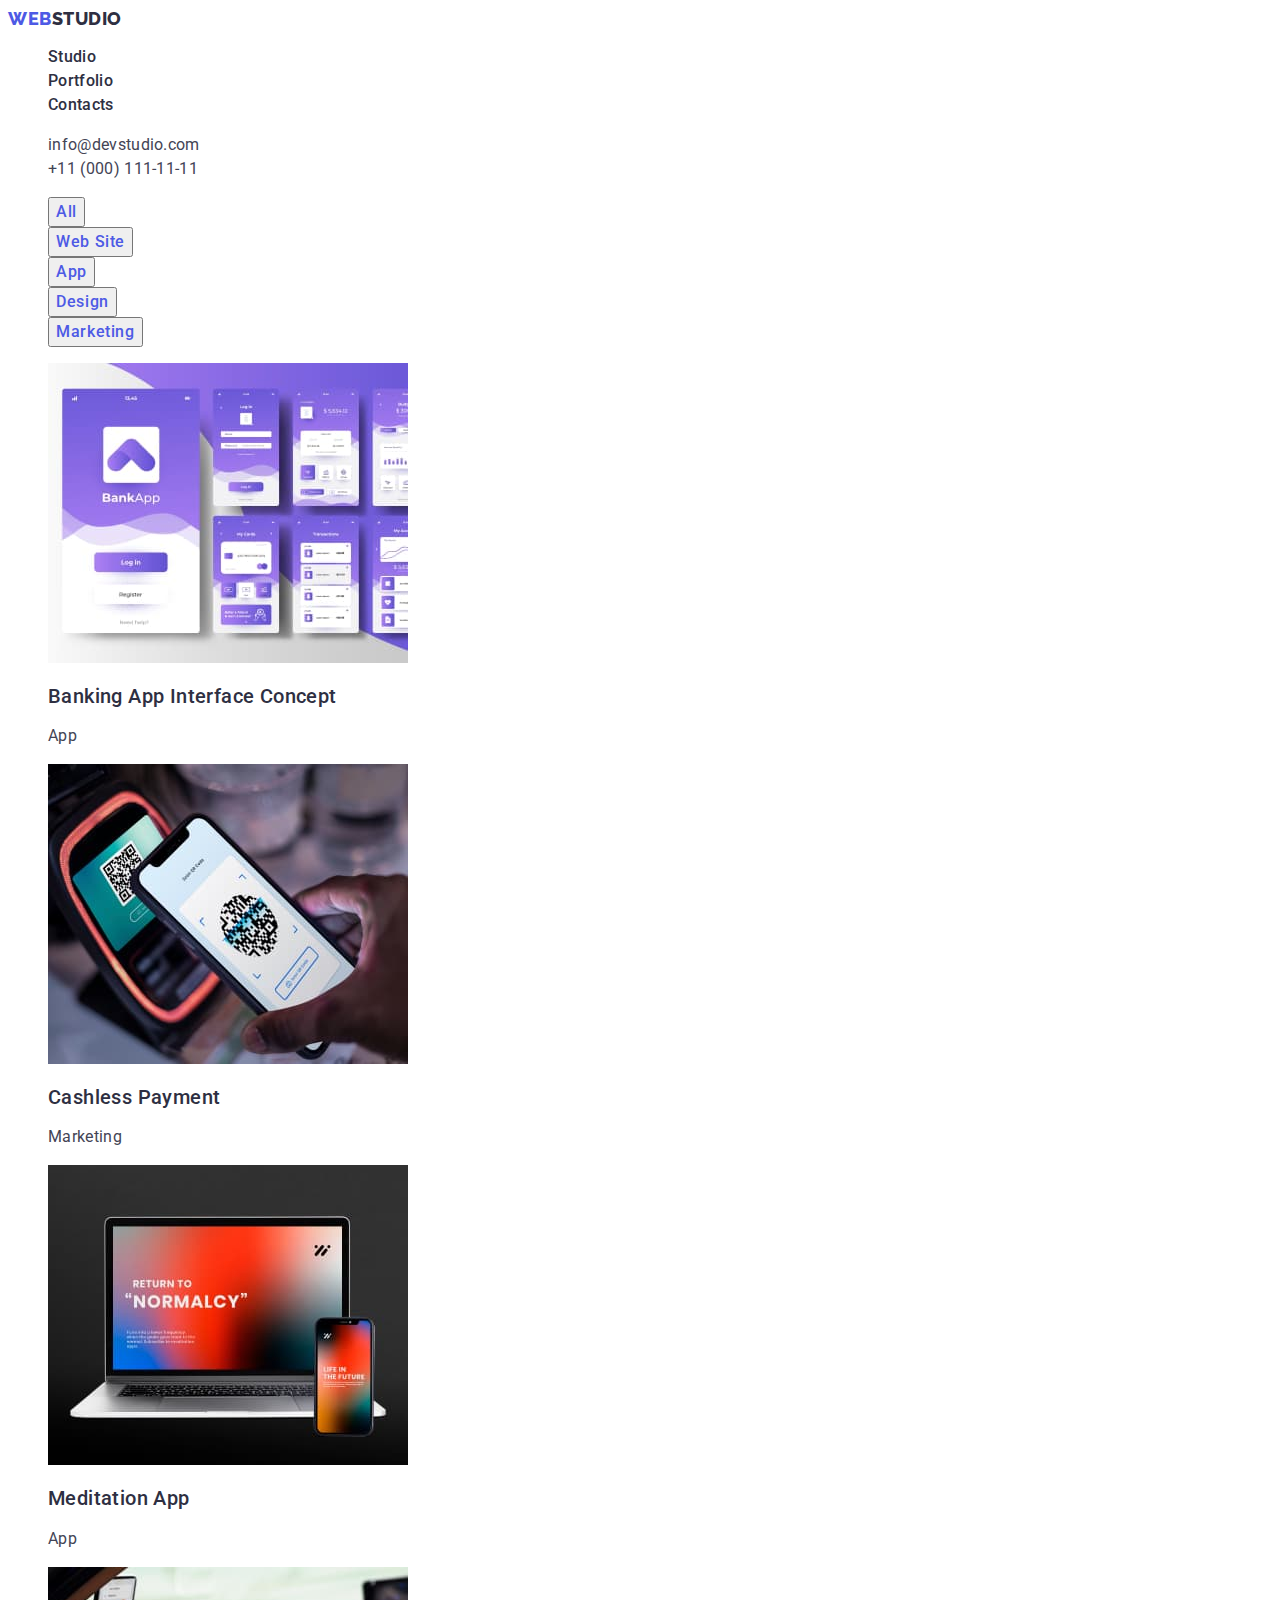
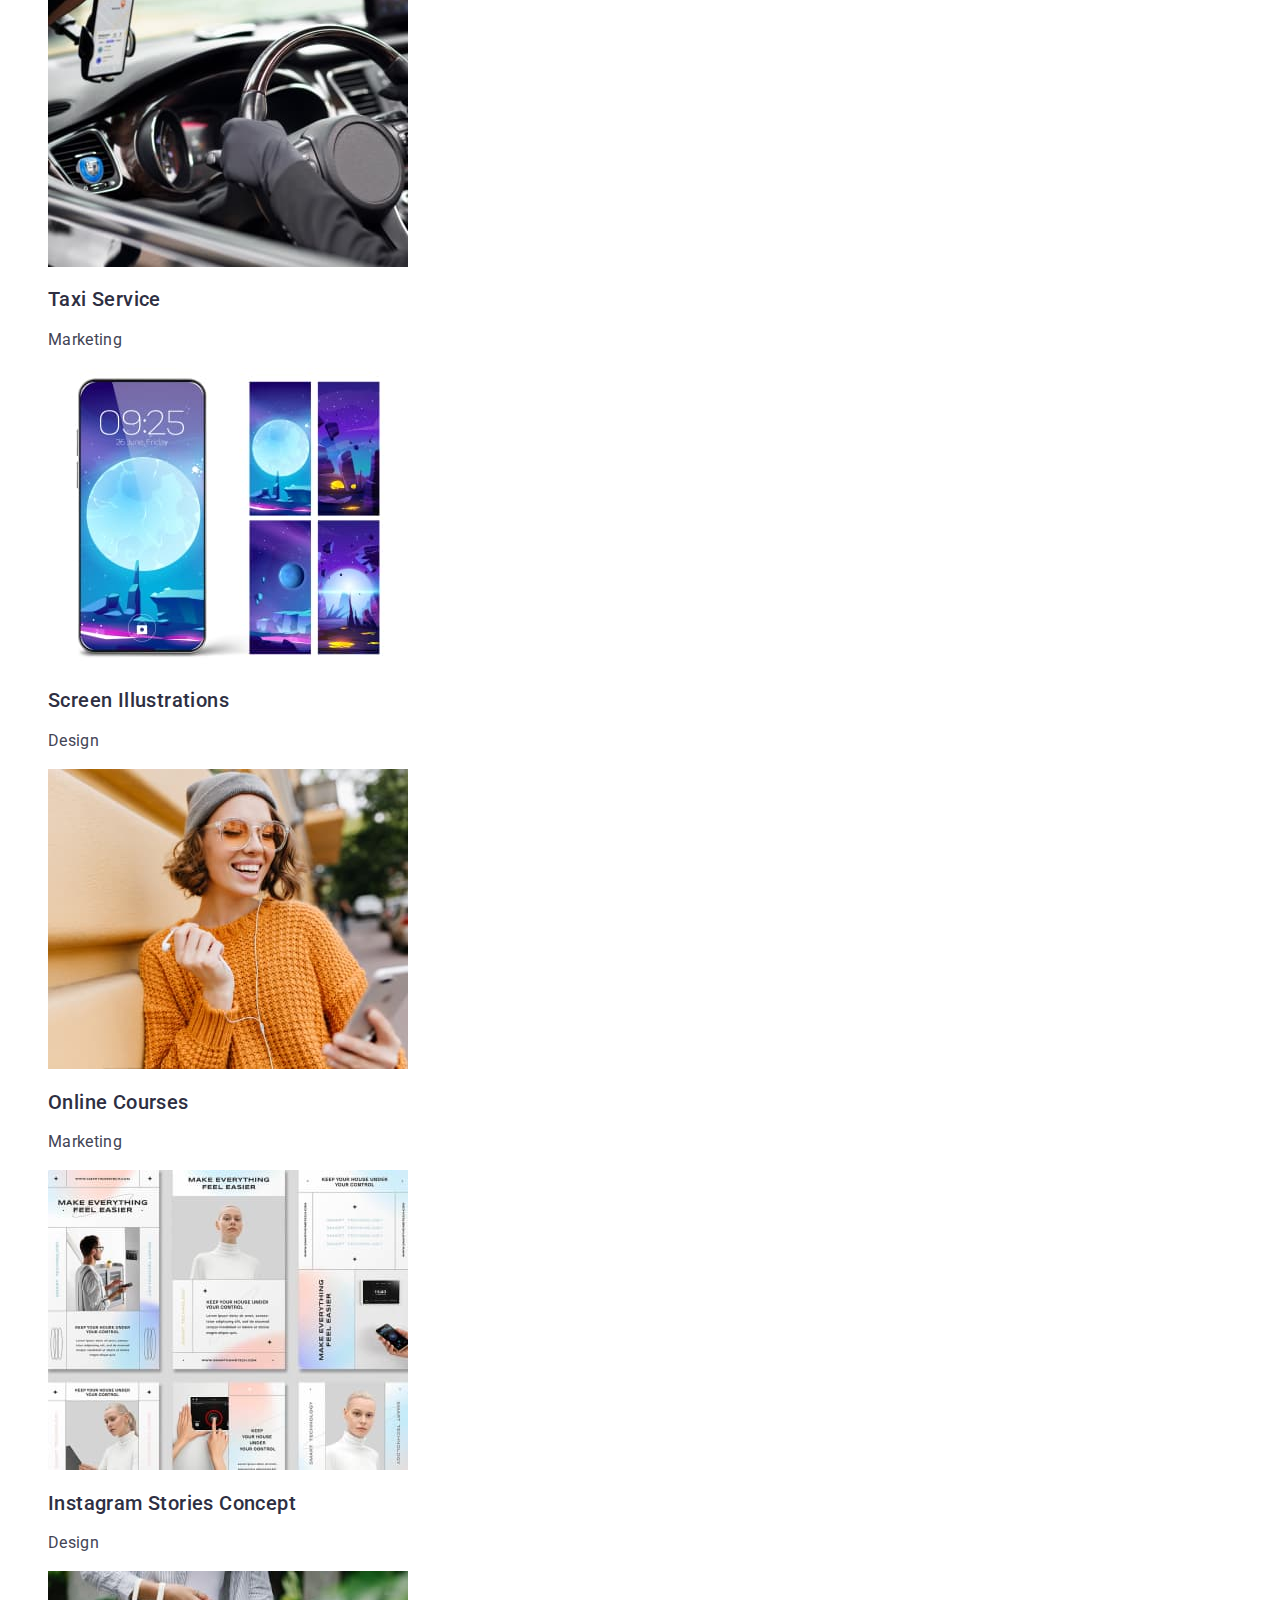
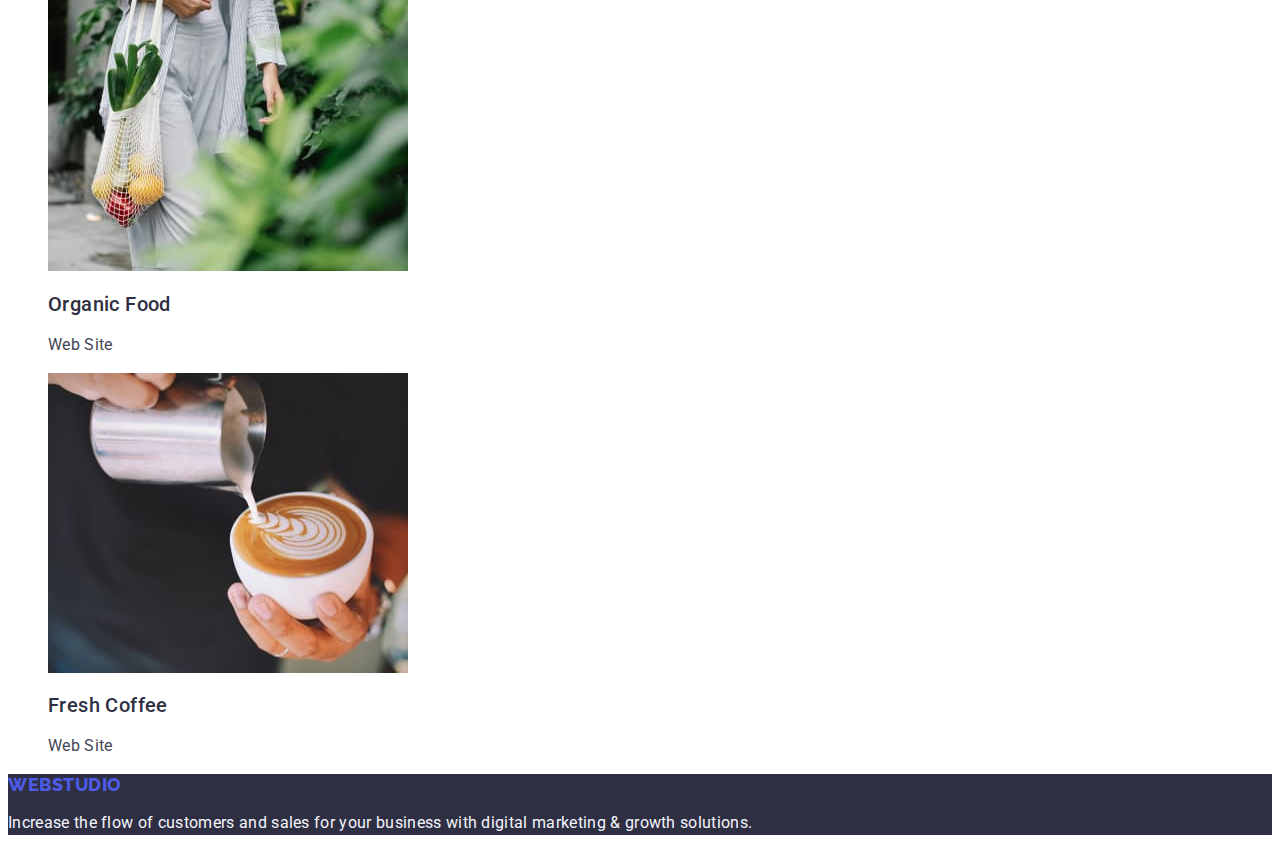
==== portfolio.html @ d9576fda "homework2" ====
<!DOCTYPE html>
<html lang="en">
  <head>
    <meta charset="UTF-8" />
    <meta http-equiv="X-UA-Compatible" content="IE=edge" />
    <meta name="viewport" content="width=device-width, initial-scale=1.0" />
    <title>Portfolio</title>
    <link rel="preconnect" href="https://fonts.googleapis.com">
    <link rel="preconnect" href="https://fonts.gstatic.com" crossorigin>
    <link href="https://fonts.googleapis.com/css2?family=Raleway:wght@800&family=Roboto:wght@400;500;700&display=swap" rel="stylesheet">
    <link rel="stylesheet" href="./css/styles.css">
  </head>

  <body>
    <header class="header">
      <nav class="header-navigation">
        <a class="header-logo link" href="./index.html">Web<span class="header-logo-count">Studio</span></a>
        <ul class="header-list list">
          <li class="header-item" ><a class="header-link link" href="index.html">Studio</a></li>
          <li class="header-item" ><a class="header-link link" href="./portfolio.html">Portfolio</a></li>
          <li class="header-item" ><a class="header-link link" href="">Contacts</a></li>
        </ul>
      </nav>
      <address class="header-address"> 
        <ul class="header-list list">
            <li class="header-item"><a class="header-mail link" href="mailto:info@devstudio.com">info@devstudio.com</a></li>
            <li class="header-item"><a class="header-phone link" href="tel:+110001111111">+11 (000) 111-11-11</a></li>
          </ul>
      </address>

    </header>
    <main>
      <section class="portfolio">
        <h1 hidden>Portfolio</h1>
        <ul class="portfolio-list-btn list">
          <li class="portfolio-item-btn"><button class="portfolio-btn" type="button">All</button></li>
          <li class="portfolio-item-btn"><button class="portfolio-btn" type="button">Web Site</button></li>
          <li class="portfolio-item-btn"><button class="portfolio-btn" type="button">App</button></li>
          <li class="portfolio-item-btn"><button class="portfolio-btn" type="button">Design</button></li>
          <li class="portfolio-item-btn"><button class="portfolio-btn" type="button">Marketing</button></li>
        </ul>
        <ul class="portfolio-list list">
          <li class="portfolio-item"><img src="./images/interface-concept.jpg" alt="Application icons" width="360" height="300">
            <h2 class="portfolio-title">Banking App Interface Concept</h2>
            <p class="portfolio-text">App</p></li>

          <li class="portfolio-item"><img src="./images/cashless-payment.jpg" alt="Payment system on the phone" width="360" height="300">
            <h2 class="portfolio-title">Cashless Payment</h2>
            <p class="portfolio-text">Marketing</p></li>

          <li class="portfolio-item"><img src="./images/meditation-app.jpg" alt="Resource for meditation" width="360" height="300">
            <h2 class="portfolio-title">Meditation App</h2>
            <p class="portfolio-text">App</p></li>

          <li class="portfolio-item"><img src="./images/taxi-service.jpg" alt="Steering wheel in the car" width="360" height="300">
            <h2 class="portfolio-title">Taxi Service</h2>
            <p class="portfolio-text">Marketing</p></li>

          <li class="portfolio-item"><img src="./images/screen-illustrations.jpg" alt="Phone screen with moon" width="360" height="300">
            <h2 class="portfolio-title">Screen Illustrations</h2>
            <p class="portfolio-text">Design</p></li>

            <li class="portfolio-item"><img src="./images/online-courses.jpg" alt="Girl in headphones" width="360" height="300">
            <h2 class="portfolio-title">Online Courses</h2>
            <p class="portfolio-text">Marketing</p></li>

          <li class="portfolio-item"><img src="./images/instagram-stories.jpg" alt="Photos on Instagram" width="360" height="300">
            <h2 class="portfolio-title">Instagram Stories Concept</h2>
            <p class="portfolio-text">Design</p></li>

          <li class="portfolio-item"><img src="./images/organic-food.jpg" alt="Bag with vegetables and fruits" width="360" height="300">
            <h2 class="portfolio-title">Organic Food</h2>
            <p class="portfolio-text">Web Site</p></li>

          <li class="portfolio-item"><img src="./images/fresh-coffee.jpg" alt="Drawing on coffee" width="360" height="300">
            <h2 class="portfolio-title">Fresh Coffee</h2>
            <p class="portfolio-text">Web Site</p></li>
        </ul>

     </section>
    </main>
    <footer class="footer">
      <a class="footer-logo link" href="./index.html">Web<span class="count">Studio</span></a>
      <p class="footer-text">Increase the flow of customers and sales for your business with digital marketing & growth solutions.</p>
  </footer>
  </body>
</html>
---- css/styles.css ----
:root {
    --main-title-color:#FFFFFF;
    --second-title-color:#2E2F42;
    --main-btn-color:#FFFFFF;
    --second-btn-color:#4D5AE5;
    --main-text-color:#434455;    
    --second-text-color:#2e2f42;
}



body {
    font-family: "Roboto", sans-serif;
    color: #434455;
    background-color:#FFFFFF;
}

.link {
    text-decoration: none;
}

.list {
    list-style: none ;
}


/**-------------------HEADER-------------------------*/
.header {
}
.header-navigation {
}
.header-logo {
    font-family: "Raleway", sans-serif;
    font-weight: 800;
    font-size: 18px;
    line-height: 1.17;
    letter-spacing: 0.03em;
    text-transform: uppercase;
      color: #4d5ae5;
}

.header-logo-count {
    color:var(--second-text-color);
}
.header-list {   
}

.header-item {
}
.header-link {
font-weight: 500;
font-size: 16px;
line-height: 1.5;
letter-spacing: 0.02em;
color: #2E2F42;}

.header-link:hover {
color: #404bbf;
}
.header-link:focus{
    color: #404bbf;   
}
.header-address {
font-style: normal;
}
.header-mail {
font-size: 16px;
line-height: 1.5;
letter-spacing: 0.02em;
color: #434455;
}

.header-mail:hover, .header-mail:focus {
 color: #404bbf;
}
 
.header-phone {
font-size: 16px;
line-height: 1.5;
letter-spacing: 0.02em;
color: #434455;
}
.header-phone:hover, .header-phone:focus {
    color: #404bbf;
   }

/**-----------------------HERO------------------------*/
.hero {
 background: #2E2F42;
}

.hero-title {
font-size: 56px;
line-height: 1.07;
text-align: center;
letter-spacing: 0.02em;
color:
var(--main-title-color);
}

.hero-btn {
font-family: "Roboto", sans-serif;
font-weight: 500;
font-size: 16px;
line-height: 1.5;
align-items: center;
letter-spacing: 0.04em;
color: var(--main-btn-color);
cursor: pointer;
background-color: #4D5AE5;
}

.hero-btn:hover, .hero-btn:focus{
    background-color: #404BBF;
}
/**------------------principles--------------------*/
.principles {
}
.principles-top-title {
}
.principles-list {
}
.principles-item {
}
.principles-title {
font-weight: 500;
font-size: 20px;
line-height: 1.2;
letter-spacing: 0.02em;
color: var(--second-title-color);
}
.principles-text {
font-size: 16px;
line-height: 1.5;
letter-spacing: 0.02em;
color: var(--main-text-color);
}

/**------------------products--------------------*/
.products {
}
.products-title {
font-size: 36px;
line-height: 1.11;
text-align: center;
letter-spacing: 0.02em;
color: var(--second-title-color);
text-transform: capitalize;

}
.products-list {
}
.products-item {
}

/**------------------team--------------------*/
.team {
    background-color: #F4F4FD;
}
.team-title {
font-size: 36px;
line-height: 1.11;
text-align: center;
letter-spacing: 0.02em;
color:
var(--second-title-color);
text-transform: capitalize;
}
.team-list {
}
.team-item {
background-color: #FFFFFF;
}
.team-item-title {
font-weight: 500;
font-size: 20px;
line-height: 1.2;
text-align: center;
letter-spacing: 0.02em;
color: var(--second-title-color);
}
.team-item-text {
font-size: 16px;
line-height: 1.5;
text-align: center;
letter-spacing: 0.02em;
color: var(--main-text-color);
}
/**--------------footer------------------------*/
.footer {
background: #2E2F42;
}
.footer-logo {
font-family: "Raleway", sans-serif;
font-weight: 800;
font-size: 18px;
line-height: 1.17;
align-items: center;
letter-spacing: 0.03em;    
color: #4d5ae5;
text-transform: uppercase;  
}
.footer-logo-count {
color: #f4f4fd;
}
.footer-text {
font-size: 16px;
line-height: 1.5;
letter-spacing: 0.02em;
color: #F4F4FD;
}
/**--------------portfolio------------------------*/
.portfolio {
}
.portfolio-list-btn {
    
}
.portfolio-item-btn {

}

.portfolio-btn {
font-family: inherit;
font-weight: 500;
font-size: 16px;
line-height: 1.5;
align-items: center;
text-align: center;
letter-spacing: 0.04em;
color: var(--second-btn-color);
cursor: pointer;
}
.portfolio-btn:is(:hover, :focus){
    color: #FFFFFF;
    
}
.portfolio-list {
}
.portfolio-item {
}
.portfolio-title {
font-weight: 500;
font-size: 20px;
line-height: 1.2;
letter-spacing: 0.02em;
color: var(--second-title-color);
}
.portfolio-text {
font-size: 16px;
line-height: 1.5;
letter-spacing: 0.02em;
color:var(--main-text-color);
    
}
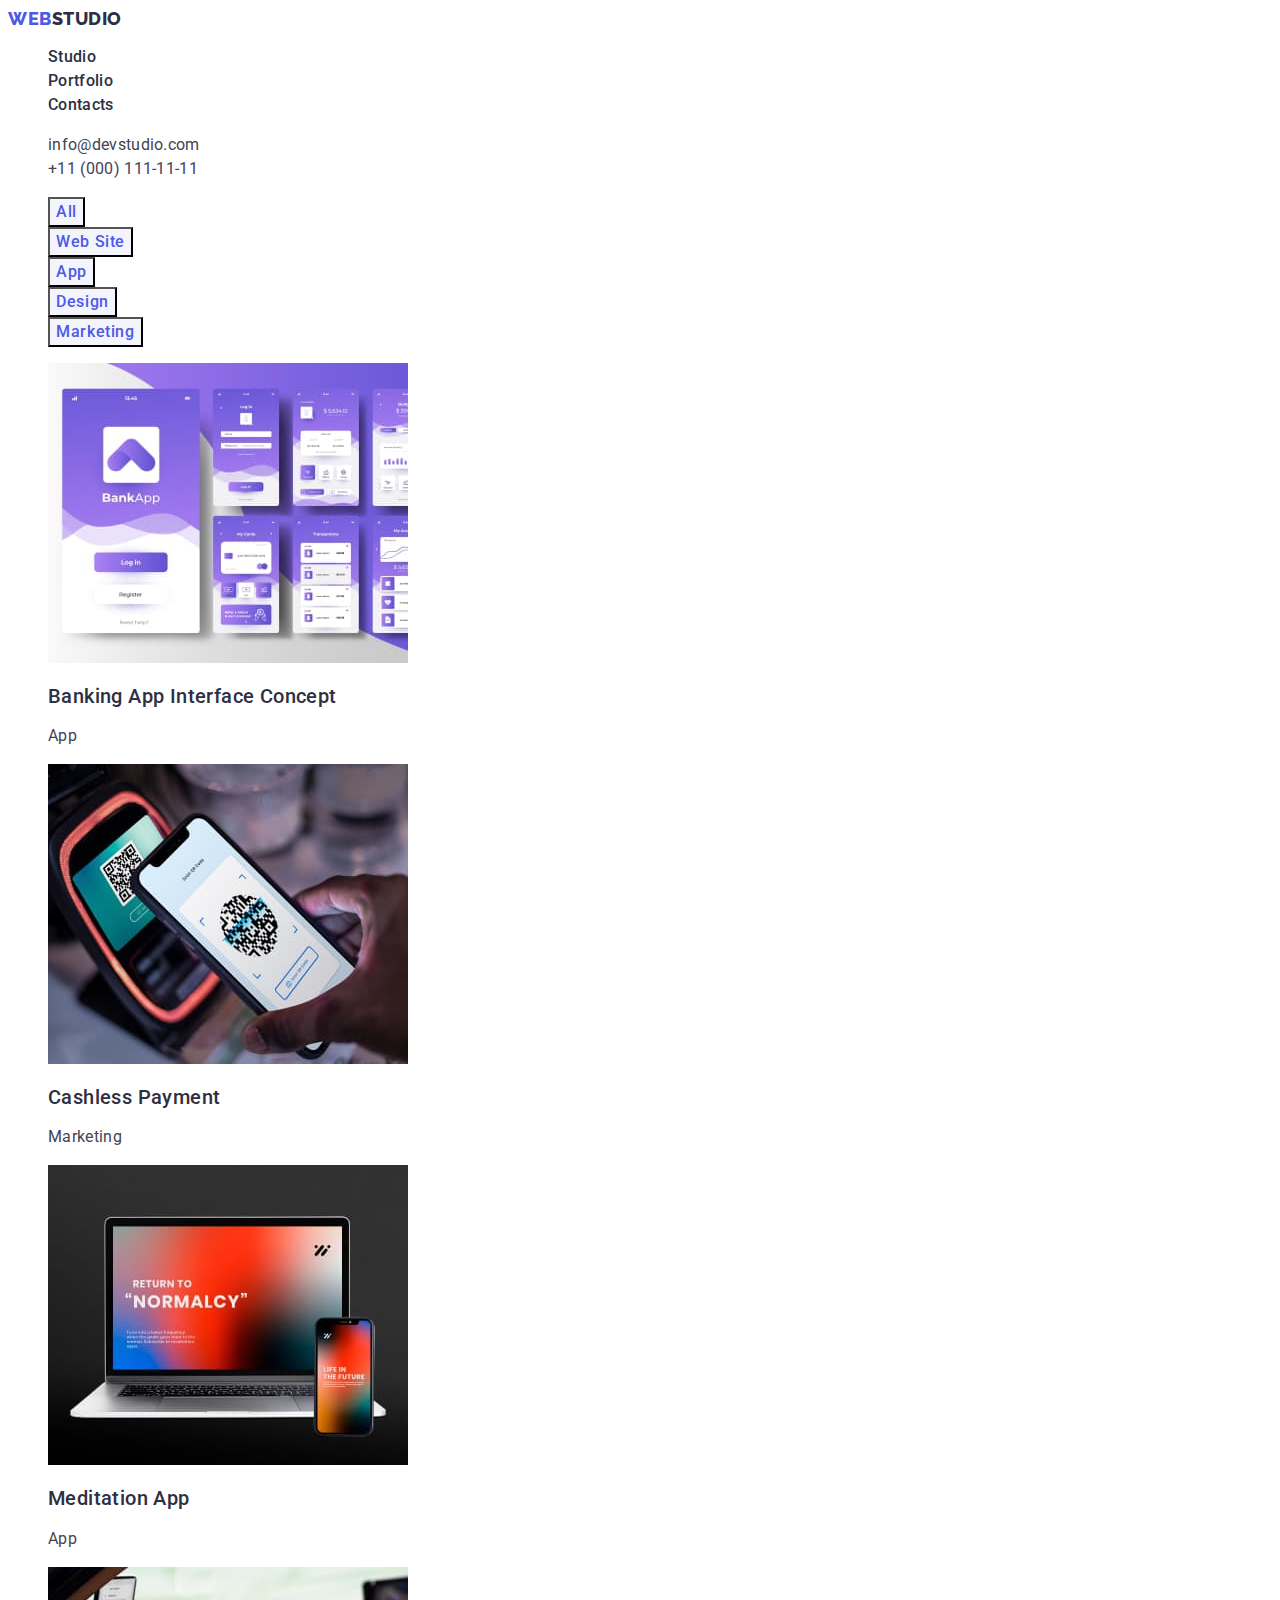
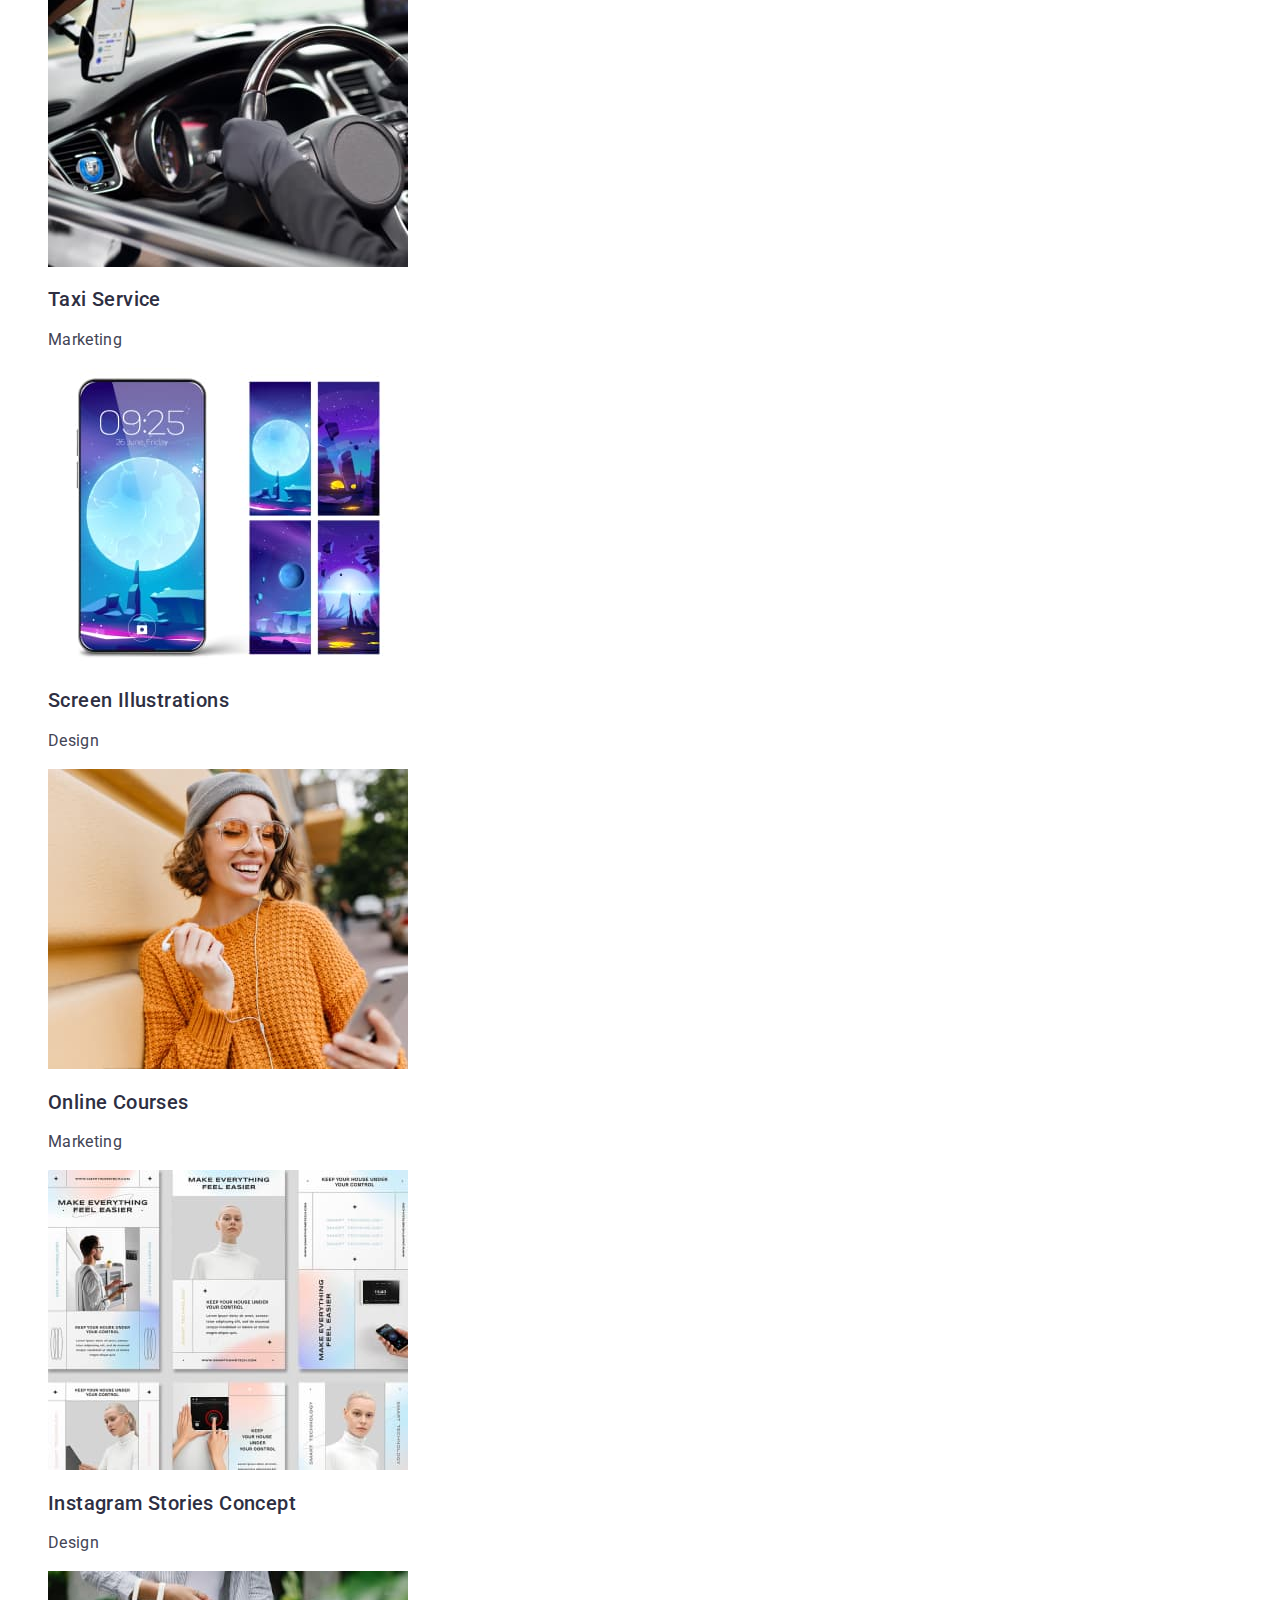
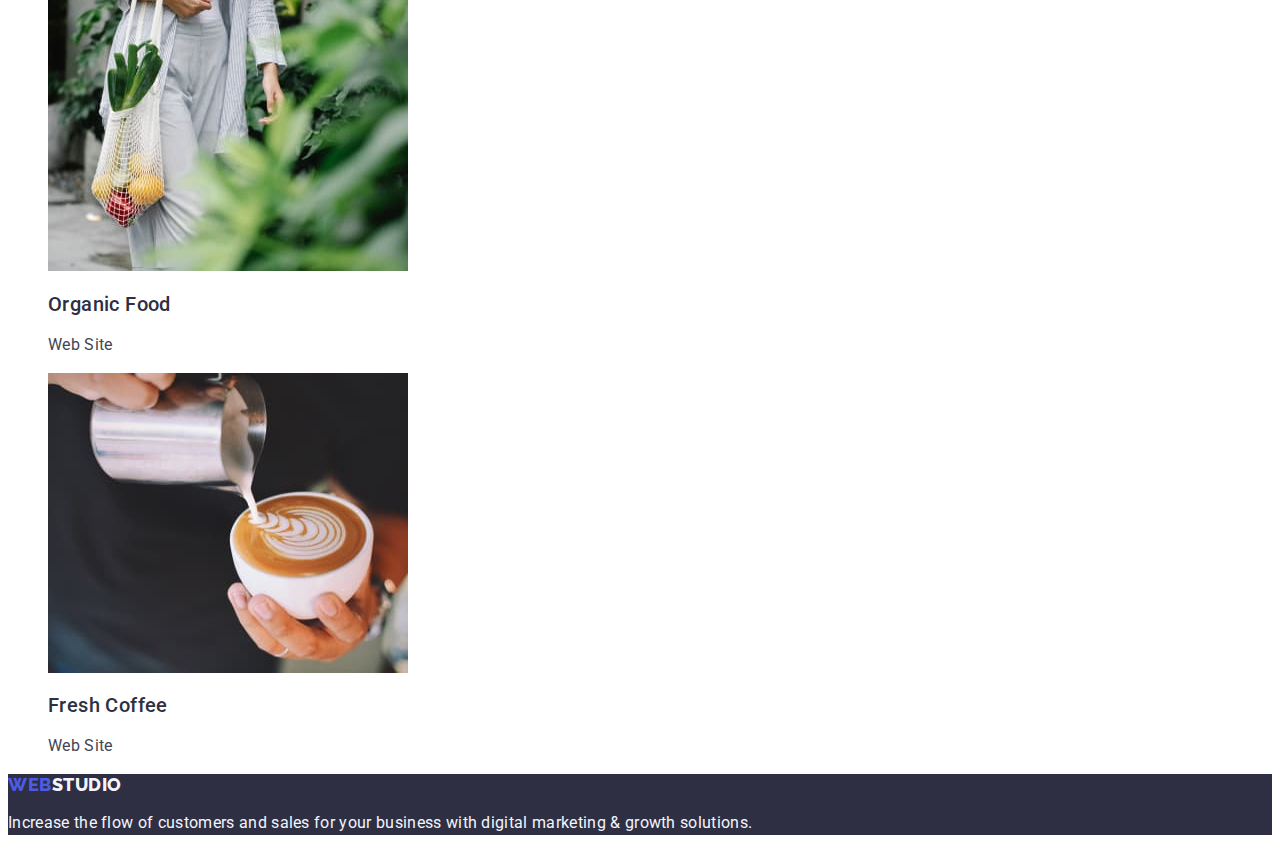
==== commit 719e7229: "homework2" ====
--- a/portfolio.html
+++ b/portfolio.html
@@ -16,15 +16,15 @@
       <nav class="header-navigation">
         <a class="header-logo link" href="./index.html">Web<span class="header-logo-count">Studio</span></a>
         <ul class="header-list list">
-          <li class="header-item" ><a class="header-link link" href="index.html">Studio</a></li>
+          <li class="header-item" ><a class="header-link link" href="./index.html">Studio</a></li>
           <li class="header-item" ><a class="header-link link" href="./portfolio.html">Portfolio</a></li>
           <li class="header-item" ><a class="header-link link" href="">Contacts</a></li>
         </ul>
       </nav>
       <address class="header-address"> 
         <ul class="header-list list">
-            <li class="header-item"><a class="header-mail link" href="mailto:info@devstudio.com">info@devstudio.com</a></li>
-            <li class="header-item"><a class="header-phone link" href="tel:+110001111111">+11 (000) 111-11-11</a></li>
+            <li class="header-item"><a class="header-address-link link" href="mailto:info@devstudio.com">info@devstudio.com</a></li>
+            <li class="header-item"><a class="header-address-link link" href="tel:+110001111111">+11 (000) 111-11-11</a></li>
           </ul>
       </address>
 
@@ -39,48 +39,77 @@
           <li class="portfolio-item-btn"><button class="portfolio-btn" type="button">Design</button></li>
           <li class="portfolio-item-btn"><button class="portfolio-btn" type="button">Marketing</button></li>
         </ul>
+
         <ul class="portfolio-list list">
-          <li class="portfolio-item"><img src="./images/interface-concept.jpg" alt="Application icons" width="360" height="300">
-            <h2 class="portfolio-title">Banking App Interface Concept</h2>
-            <p class="portfolio-text">App</p></li>
 
-          <li class="portfolio-item"><img src="./images/cashless-payment.jpg" alt="Payment system on the phone" width="360" height="300">
+          <li class="portfolio-item">
+            <a class="portfolio-link link" href="">
+              <img src="./images/interface-concept.jpg" alt="Application icons" width="360" height="300">
+              <h2 class="portfolio-title">Banking App Interface Concept</h2>
+              <p class="portfolio-text">App</p></a></li>
+
+
+          <li class="portfolio-item">
+            <a class="portfolio-link link" href="">
+            <img src="./images/cashless-payment.jpg" alt="Payment system on the phone" width="360" height="300">
             <h2 class="portfolio-title">Cashless Payment</h2>
-            <p class="portfolio-text">Marketing</p></li>
+            <p class="portfolio-text">Marketing</p></a></li>
 
-          <li class="portfolio-item"><img src="./images/meditation-app.jpg" alt="Resource for meditation" width="360" height="300">
+
+
+          <li class="portfolio-item">
+            <a class="portfolio-link link" href="">
+            <img src="./images/meditation-app.jpg" alt="Resource for meditation" width="360" height="300">
             <h2 class="portfolio-title">Meditation App</h2>
-            <p class="portfolio-text">App</p></li>
+            <p class="portfolio-text">App</p></a></li>
 
-          <li class="portfolio-item"><img src="./images/taxi-service.jpg" alt="Steering wheel in the car" width="360" height="300">
+
+          <li class="portfolio-item">
+            <a class="portfolio-link link" href="">
+            <img src="./images/taxi-service.jpg" alt="Steering wheel in the car" width="360" height="300">
             <h2 class="portfolio-title">Taxi Service</h2>
-            <p class="portfolio-text">Marketing</p></li>
+            <p class="portfolio-text">Marketing</p></a></li>
 
-          <li class="portfolio-item"><img src="./images/screen-illustrations.jpg" alt="Phone screen with moon" width="360" height="300">
+
+          <li class="portfolio-item">
+            <a class="portfolio-link link" href="">
+            <img src="./images/screen-illustrations.jpg" alt="Phone screen with moon" width="360" height="300">
             <h2 class="portfolio-title">Screen Illustrations</h2>
-            <p class="portfolio-text">Design</p></li>
+            <p class="portfolio-text">Design</p></a></li>
 
-            <li class="portfolio-item"><img src="./images/online-courses.jpg" alt="Girl in headphones" width="360" height="300">
+
+            <li class="portfolio-item">
+              <a class="portfolio-link link" href="">
+              <img src="./images/online-courses.jpg" alt="Girl in headphones" width="360" height="300">
             <h2 class="portfolio-title">Online Courses</h2>
-            <p class="portfolio-text">Marketing</p></li>
+            <p class="portfolio-text">Marketing</p></a></li>
 
-          <li class="portfolio-item"><img src="./images/instagram-stories.jpg" alt="Photos on Instagram" width="360" height="300">
+
+          <li class="portfolio-item">
+            <a class="portfolio-link link" href="">
+            <img src="./images/instagram-stories.jpg" alt="Photos on Instagram" width="360" height="300">
             <h2 class="portfolio-title">Instagram Stories Concept</h2>
-            <p class="portfolio-text">Design</p></li>
+            <p class="portfolio-text">Design</p></a></li>
 
-          <li class="portfolio-item"><img src="./images/organic-food.jpg" alt="Bag with vegetables and fruits" width="360" height="300">
+
+          <li class="portfolio-item">
+            <a class="portfolio-link link" href="">
+            <img src="./images/organic-food.jpg" alt="Bag with vegetables and fruits" width="360" height="300">
             <h2 class="portfolio-title">Organic Food</h2>
-            <p class="portfolio-text">Web Site</p></li>
+            <p class="portfolio-text">Web Site</p></a></li>
 
-          <li class="portfolio-item"><img src="./images/fresh-coffee.jpg" alt="Drawing on coffee" width="360" height="300">
+
+          <li class="portfolio-item">
+            <a class="portfolio-link link" href="">
+            <img src="./images/fresh-coffee.jpg" alt="Drawing on coffee" width="360" height="300">
             <h2 class="portfolio-title">Fresh Coffee</h2>
-            <p class="portfolio-text">Web Site</p></li>
+            <p class="portfolio-text">Web Site</p></a></li>
         </ul>
 
      </section>
     </main>
     <footer class="footer">
-      <a class="footer-logo link" href="./index.html">Web<span class="count">Studio</span></a>
+      <a class="footer-logo link" href="./index.html">Web<span class="footer-logo-count">Studio</span></a>
       <p class="footer-text">Increase the flow of customers and sales for your business with digital marketing & growth solutions.</p>
   </footer>
   </body>
--- a/css/styles.css
+++ b/css/styles.css
@@ -5,6 +5,7 @@
     --second-btn-color:#4D5AE5;
     --main-text-color:#434455;    
     --second-text-color:#2e2f42;
+    --background-color-btn:#F4F4FD ;
 }
 
 
@@ -63,26 +64,16 @@
 .header-address {
 font-style: normal;
 }
-.header-mail {
+.header-address-link {
 font-size: 16px;
 line-height: 1.5;
 letter-spacing: 0.02em;
 color: #434455;
 }
 
-.header-mail:hover, .header-mail:focus {
+.header-address-link:hover, .header-address-link:focus {
  color: #404bbf;
 }
- 
-.header-phone {
-font-size: 16px;
-line-height: 1.5;
-letter-spacing: 0.02em;
-color: #434455;
-}
-.header-phone:hover, .header-phone:focus {
-    color: #404bbf;
-   }
 
 /**-----------------------HERO------------------------*/
 .hero {
@@ -229,13 +220,20 @@
 letter-spacing: 0.04em;
 color: var(--second-btn-color);
 cursor: pointer;
+background-color:var(--background-color-btn);
 }
 .portfolio-btn:is(:hover, :focus){
     color: #FFFFFF;
+    background-color: #404BBF;
     
 }
 .portfolio-list {
 }
+
+.portfolio-link {
+text-decoration: none;
+}
+
 .portfolio-item {
 }
 .portfolio-title {
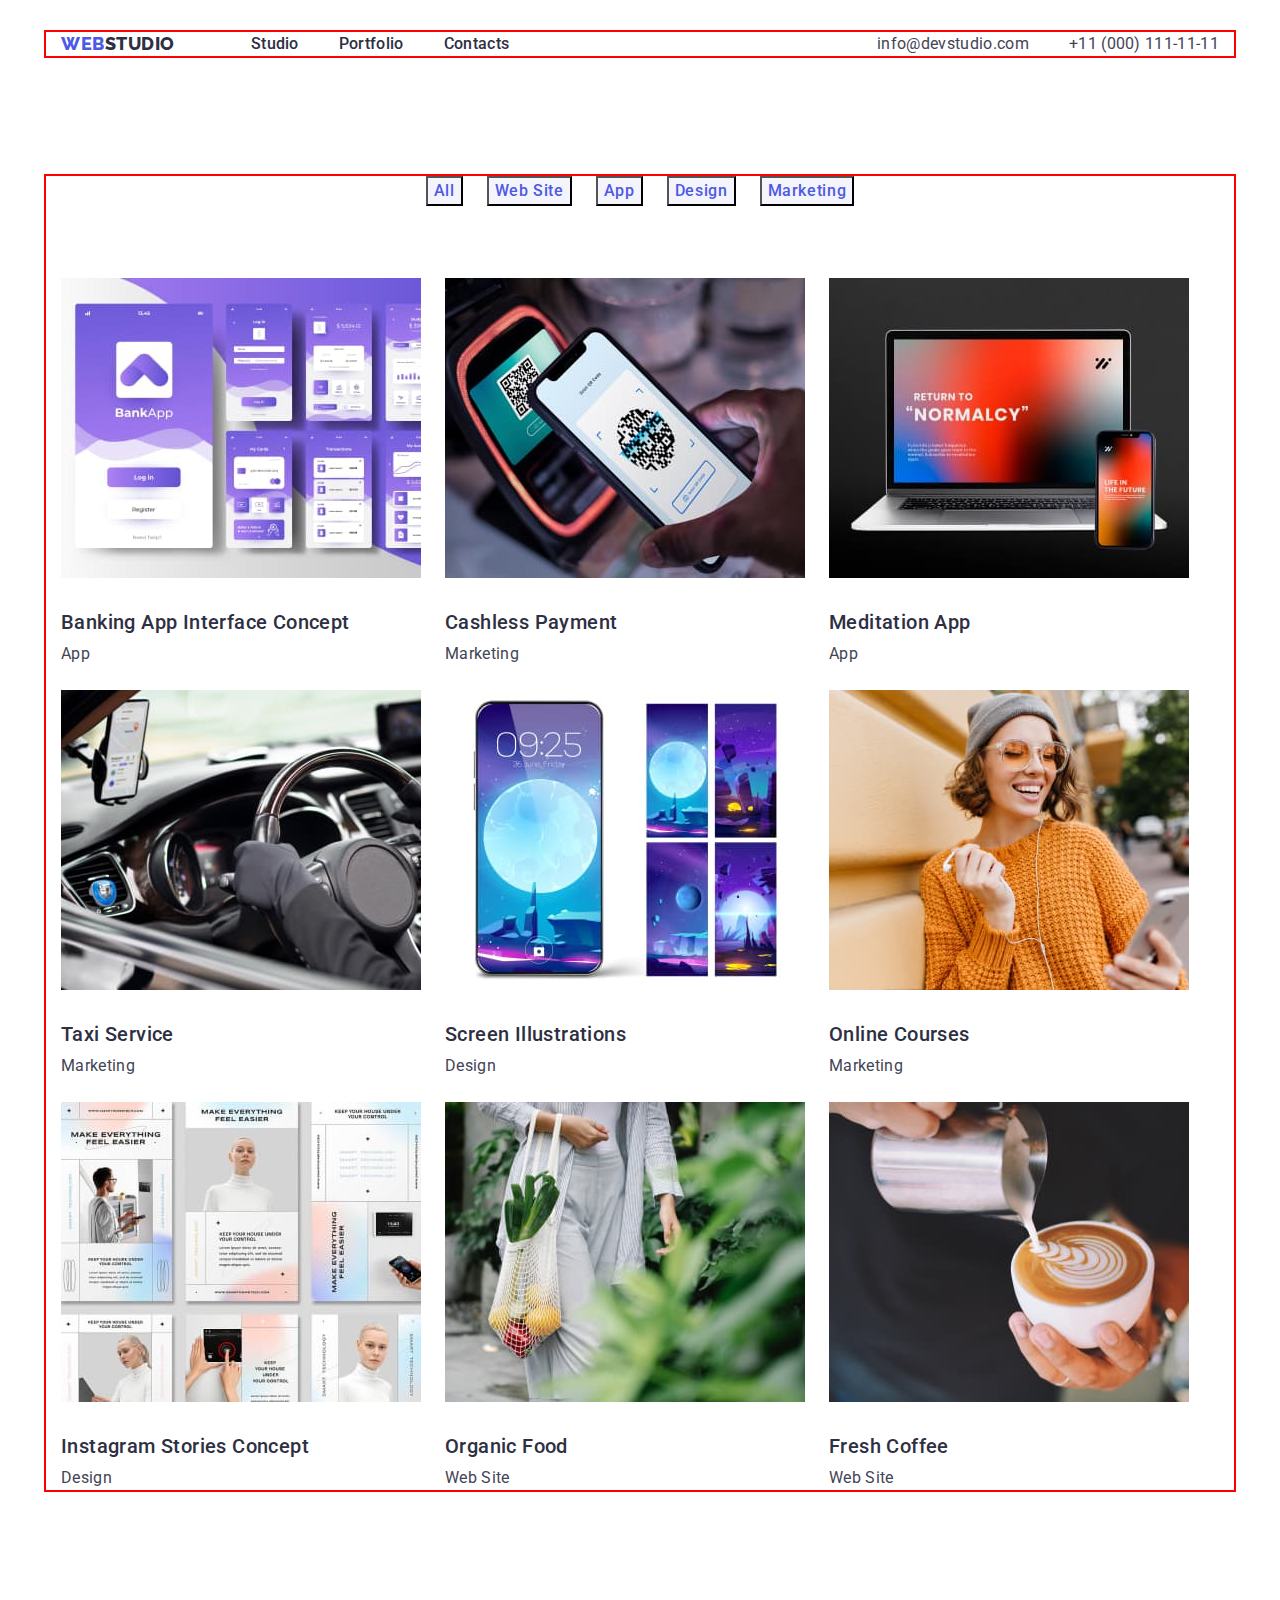
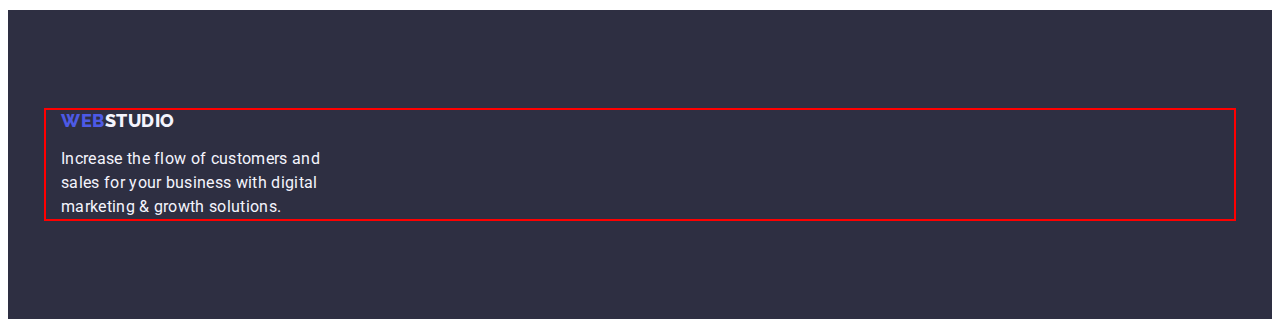
==== commit 162365eb: "homework3" ====
--- a/portfolio.html
+++ b/portfolio.html
@@ -8,11 +8,15 @@
     <link rel="preconnect" href="https://fonts.googleapis.com">
     <link rel="preconnect" href="https://fonts.gstatic.com" crossorigin>
     <link href="https://fonts.googleapis.com/css2?family=Raleway:wght@800&family=Roboto:wght@400;500;700&display=swap" rel="stylesheet">
+   
+    <link rel="stylesheet" href="https://cdnjs.cloudflare.com/ajax/libs/modern-normalize/1.1.0/modern-normalize.min.css" integrity="sha512-wpPYUAdjBVSE4KJnH1VR1HeZfpl1ub8YT/NKx4PuQ5NmX2tKuGu6U/JRp5y+Y8XG2tV+wKQpNHVUX03MfMFn9Q==" crossorigin="anonymous" referrerpolicy="no-referrer" />
+    
     <link rel="stylesheet" href="./css/styles.css">
   </head>
 
   <body>
     <header class="header">
+      <div class="container header-container">
       <nav class="header-navigation">
         <a class="header-logo link" href="./index.html">Web<span class="header-logo-count">Studio</span></a>
         <ul class="header-list list">
@@ -27,10 +31,11 @@
             <li class="header-item"><a class="header-address-link link" href="tel:+110001111111">+11 (000) 111-11-11</a></li>
           </ul>
       </address>
-
+    </div>
     </header>
     <main>
       <section class="portfolio">
+        <div class="container">
         <h1 hidden>Portfolio</h1>
         <ul class="portfolio-list-btn list">
           <li class="portfolio-item-btn"><button class="portfolio-btn" type="button">All</button></li>
@@ -105,12 +110,14 @@
             <h2 class="portfolio-title">Fresh Coffee</h2>
             <p class="portfolio-text">Web Site</p></a></li>
         </ul>
-
+      </div>
      </section>
     </main>
     <footer class="footer">
+      <div class="container">
       <a class="footer-logo link" href="./index.html">Web<span class="footer-logo-count">Studio</span></a>
       <p class="footer-text">Increase the flow of customers and sales for your business with digital marketing & growth solutions.</p>
+    </div>
   </footer>
   </body>
 </html>--- a/css/styles.css
+++ b/css/styles.css
@@ -16,6 +16,18 @@
     background-color:#FFFFFF;
 }
 
+h1, h2, h3, h4, h5, h6 {
+    margin: 0;
+}
+
+ul{
+    margin: 0;
+    padding-left: 0;
+}
+img{
+    display: block;
+}
+
 .link {
     text-decoration: none;
 }
@@ -24,11 +36,30 @@
     list-style: none ;
 }
 
+.container{
+    width: 1158px;
+    padding-right: 15px;
+    padding-left: 15px;
+    margin: 0 auto;
+    outline: 2px solid red;
+
+}
+
 
 /**-------------------HEADER-------------------------*/
 .header {
-}
+    padding-top: 24px;
+    padding-bottom: 24px;
+}
+
+.header-container{
+    display: flex;
+    align-items: center;
+}
+
 .header-navigation {
+    display: flex;
+    align-items: center;
 }
 .header-logo {
     font-family: "Raleway", sans-serif;
@@ -38,12 +69,15 @@
     letter-spacing: 0.03em;
     text-transform: uppercase;
       color: #4d5ae5;
+      margin-right: 76px;
 }
 
 .header-logo-count {
     color:var(--second-text-color);
 }
-.header-list {   
+.header-list {  
+    display: flex; 
+    gap: 40px;
 }
 
 .header-item {
@@ -63,6 +97,7 @@
 }
 .header-address {
 font-style: normal;
+margin-left: auto;
 }
 .header-address-link {
 font-size: 16px;
@@ -78,18 +113,34 @@
 /**-----------------------HERO------------------------*/
 .hero {
  background: #2E2F42;
-}
+ padding-top: 188px;
+ padding-bottom: 188px;
+
+}
+
+
 
 .hero-title {
+max-width: 496px;
+height: 120px;
+
 font-size: 56px;
 line-height: 1.07;
 text-align: center;
 letter-spacing: 0.02em;
 color:
 var(--main-title-color);
-}
+margin: 0 auto;
+margin-bottom: 48px;
+
+}
+
 
 .hero-btn {
+display: block;
+min-width: 169px;
+height: 56px;
+
 font-family: "Roboto", sans-serif;
 font-weight: 500;
 font-size: 16px;
@@ -99,17 +150,24 @@
 color: var(--main-btn-color);
 cursor: pointer;
 background-color: #4D5AE5;
-}
+border-radius: 4px;
+margin: 0 auto;
+}
+
 
 .hero-btn:hover, .hero-btn:focus{
     background-color: #404BBF;
 }
 /**------------------principles--------------------*/
 .principles {
+    padding-top: 120px;
+    padding-bottom: 120px;
 }
 .principles-top-title {
 }
 .principles-list {
+    display: flex;
+    gap: 24px;
 }
 .principles-item {
 }
@@ -119,8 +177,11 @@
 line-height: 1.2;
 letter-spacing: 0.02em;
 color: var(--second-title-color);
+margin-bottom: 8px;
 }
 .principles-text {
+max-width: 264px;
+
 font-size: 16px;
 line-height: 1.5;
 letter-spacing: 0.02em;
@@ -129,6 +190,8 @@
 
 /**------------------products--------------------*/
 .products {
+    padding-top: 120px;
+    padding-bottom: 120px;
 }
 .products-title {
 font-size: 36px;
@@ -137,9 +200,11 @@
 letter-spacing: 0.02em;
 color: var(--second-title-color);
 text-transform: capitalize;
-
+margin-bottom: 72px;
 }
 .products-list {
+    display: flex;
+    gap: 24px;
 }
 .products-item {
 }
@@ -147,6 +212,8 @@
 /**------------------team--------------------*/
 .team {
     background-color: #F4F4FD;
+    padding-top: 120px;
+    padding-bottom: 120px;
 }
 .team-title {
 font-size: 36px;
@@ -156,8 +223,11 @@
 color:
 var(--second-title-color);
 text-transform: capitalize;
+margin-bottom: 72px;
 }
 .team-list {
+    display: flex;
+    gap: 24px;
 }
 .team-item {
 background-color: #FFFFFF;
@@ -169,6 +239,8 @@
 text-align: center;
 letter-spacing: 0.02em;
 color: var(--second-title-color);
+padding-top: 32px;
+margin-bottom: 8px;
 }
 .team-item-text {
 font-size: 16px;
@@ -176,10 +248,14 @@
 text-align: center;
 letter-spacing: 0.02em;
 color: var(--main-text-color);
+margin-top: 0;
+padding-bottom: 32px;
 }
 /**--------------footer------------------------*/
 .footer {
 background: #2E2F42;
+padding-top: 100px;
+padding-bottom: 100px;
 }
 .footer-logo {
 font-family: "Raleway", sans-serif;
@@ -189,22 +265,32 @@
 align-items: center;
 letter-spacing: 0.03em;    
 color: #4d5ae5;
-text-transform: uppercase;  
+text-transform: uppercase; 
+padding-top: 100px; 
+margin-bottom: 16px;
 }
 .footer-logo-count {
 color: #f4f4fd;
 }
 .footer-text {
+    max-width: 264px;
+    height: 72px;
 font-size: 16px;
 line-height: 1.5;
 letter-spacing: 0.02em;
 color: #F4F4FD;
+margin-bottom: 0;
 }
 /**--------------portfolio------------------------*/
 .portfolio {
+    padding-top: 96px;
+    padding-bottom: 120px;
 }
 .portfolio-list-btn {
-    
+    margin-bottom: 72px;
+    display: flex;
+    gap: 24px;
+    justify-content: center;
 }
 .portfolio-item-btn {
 
@@ -228,6 +314,9 @@
     
 }
 .portfolio-list {
+    display: flex;
+    gap: 24px;
+flex-wrap: wrap;
 }
 
 .portfolio-link {
@@ -242,11 +331,14 @@
 line-height: 1.2;
 letter-spacing: 0.02em;
 color: var(--second-title-color);
+padding-top: 32px;
+margin-bottom: 8px;
 }
 .portfolio-text {
 font-size: 16px;
 line-height: 1.5;
 letter-spacing: 0.02em;
 color:var(--main-text-color);
-    
+margin-top: 0px;
+margin-bottom: 0px;
 }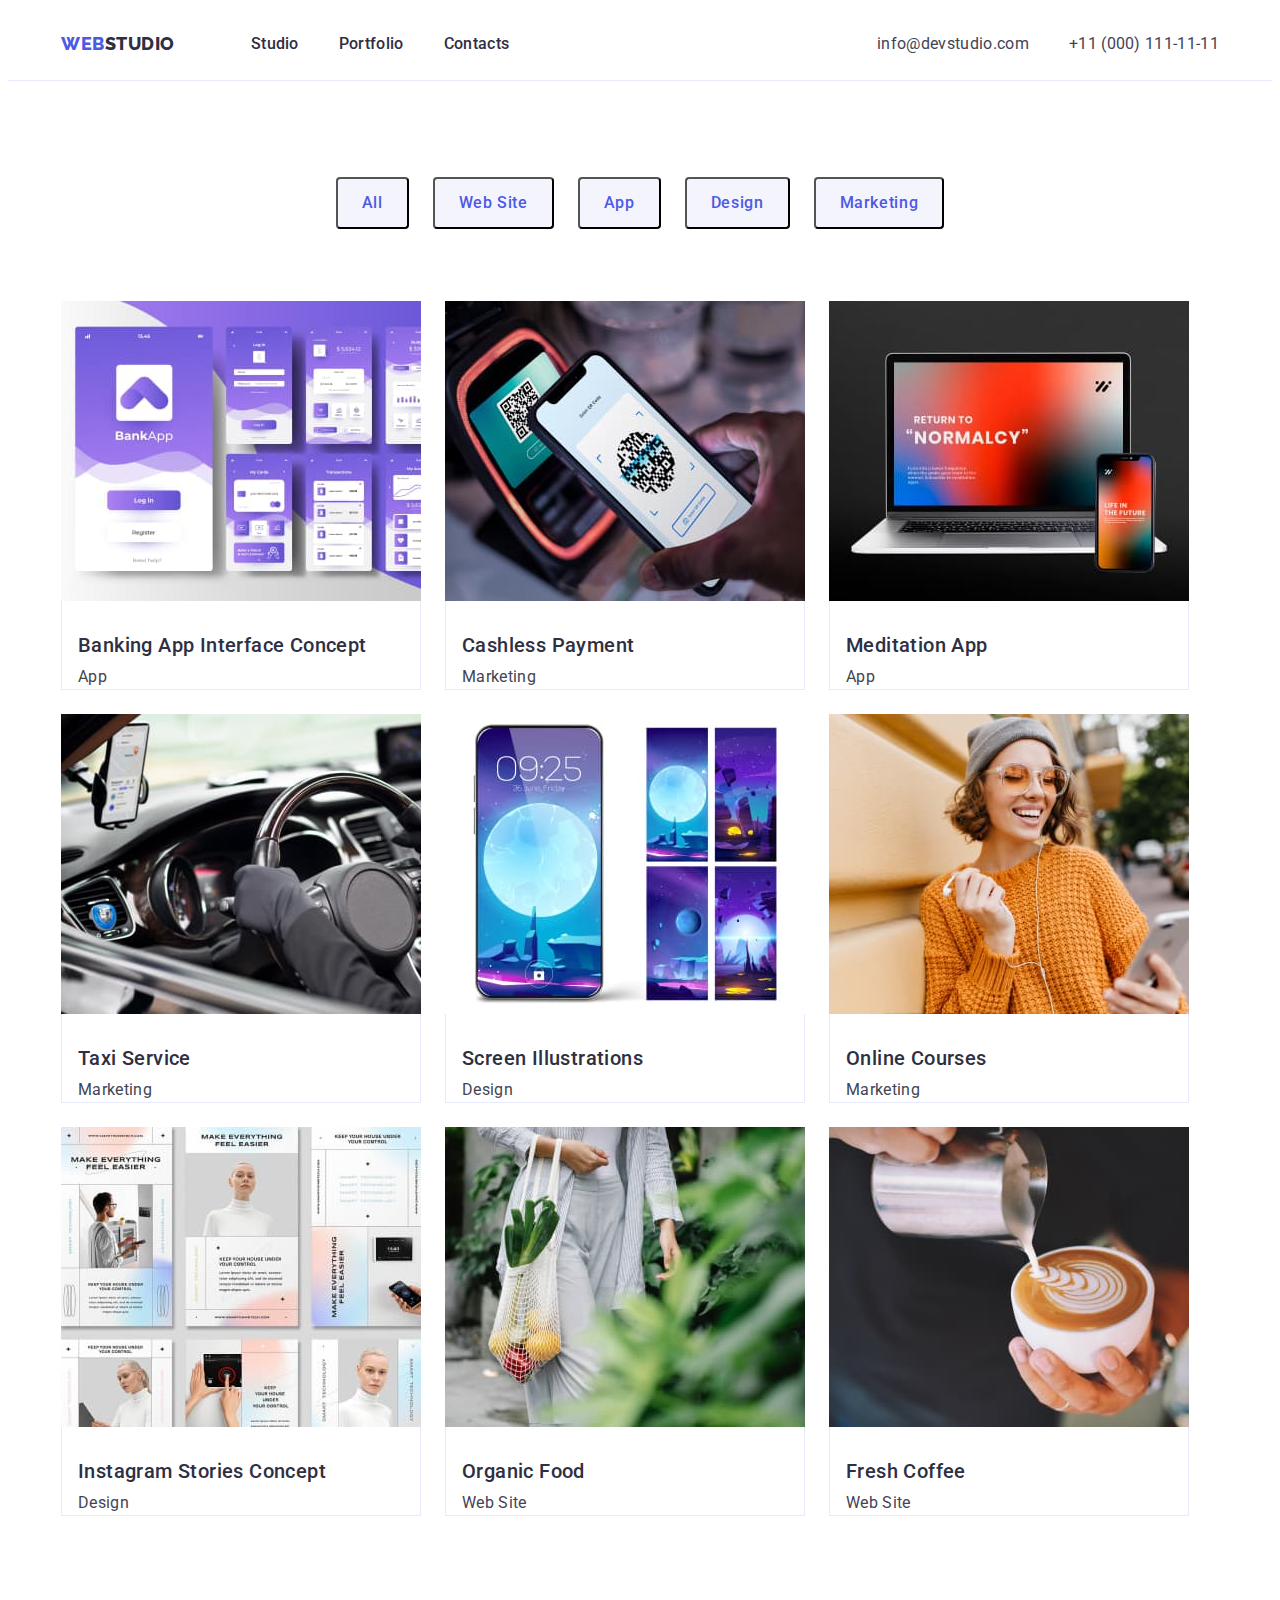
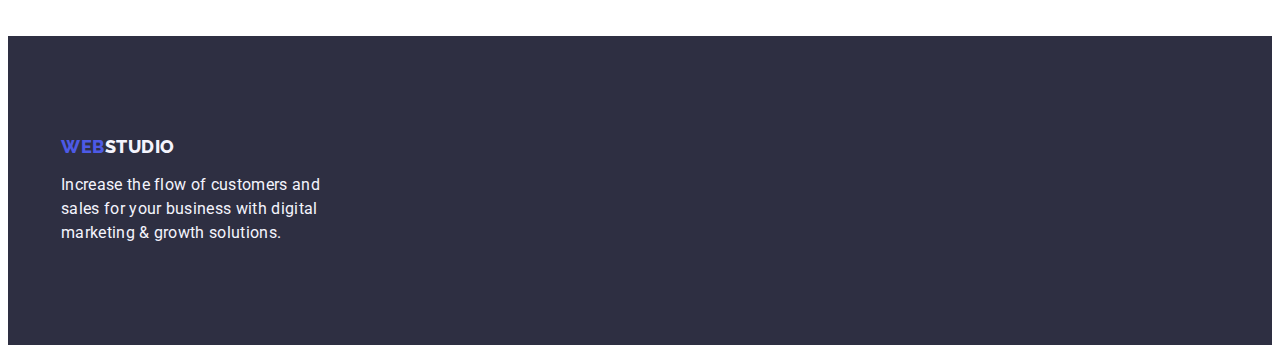
==== commit b8def52f: "homework3" ====
--- a/portfolio.html
+++ b/portfolio.html
@@ -46,69 +46,75 @@
         </ul>
 
         <ul class="portfolio-list list">
-
           <li class="portfolio-item">
             <a class="portfolio-link link" href="">
               <img src="./images/interface-concept.jpg" alt="Application icons" width="360" height="300">
+            <div class="border">
               <h2 class="portfolio-title">Banking App Interface Concept</h2>
-              <p class="portfolio-text">App</p></a></li>
+              <p class="portfolio-text">App</p></div></a></li>
+           
 
 
           <li class="portfolio-item">
             <a class="portfolio-link link" href="">
             <img src="./images/cashless-payment.jpg" alt="Payment system on the phone" width="360" height="300">
+            <div class="border">
             <h2 class="portfolio-title">Cashless Payment</h2>
-            <p class="portfolio-text">Marketing</p></a></li>
+            <p class="portfolio-text">Marketing</p></div></a></li>
+          
 
 
 
           <li class="portfolio-item">
             <a class="portfolio-link link" href="">
             <img src="./images/meditation-app.jpg" alt="Resource for meditation" width="360" height="300">
-            <h2 class="portfolio-title">Meditation App</h2>
-            <p class="portfolio-text">App</p></a></li>
+            <div class="border">
+              <h2 class="portfolio-title">Meditation App</h2>
+            <p class="portfolio-text">App</p></div></a></li>
 
 
           <li class="portfolio-item">
             <a class="portfolio-link link" href="">
             <img src="./images/taxi-service.jpg" alt="Steering wheel in the car" width="360" height="300">
-            <h2 class="portfolio-title">Taxi Service</h2>
-            <p class="portfolio-text">Marketing</p></a></li>
+            <div class="border">
+              <h2 class="portfolio-title">Taxi Service</h2>
+            <p class="portfolio-text">Marketing</p></div></a></li>
 
 
           <li class="portfolio-item">
             <a class="portfolio-link link" href="">
             <img src="./images/screen-illustrations.jpg" alt="Phone screen with moon" width="360" height="300">
-            <h2 class="portfolio-title">Screen Illustrations</h2>
-            <p class="portfolio-text">Design</p></a></li>
+            <div class="border"><h2 class="portfolio-title">Screen Illustrations</h2>
+            <p class="portfolio-text">Design</p></div></a></li>
 
 
             <li class="portfolio-item">
               <a class="portfolio-link link" href="">
               <img src="./images/online-courses.jpg" alt="Girl in headphones" width="360" height="300">
-            <h2 class="portfolio-title">Online Courses</h2>
-            <p class="portfolio-text">Marketing</p></a></li>
+              <div class="border"><h2 class="portfolio-title">Online Courses</h2>
+            <p class="portfolio-text">Marketing</p></div></a></li>
 
 
           <li class="portfolio-item">
             <a class="portfolio-link link" href="">
             <img src="./images/instagram-stories.jpg" alt="Photos on Instagram" width="360" height="300">
-            <h2 class="portfolio-title">Instagram Stories Concept</h2>
-            <p class="portfolio-text">Design</p></a></li>
+            <div class="border"><h2 class="portfolio-title">Instagram Stories Concept</h2>
+            <p class="portfolio-text">Design</p></div></a></li>
 
 
           <li class="portfolio-item">
             <a class="portfolio-link link" href="">
             <img src="./images/organic-food.jpg" alt="Bag with vegetables and fruits" width="360" height="300">
-            <h2 class="portfolio-title">Organic Food</h2>
-            <p class="portfolio-text">Web Site</p></a></li>
+            <div class="border">
+             <h2 class="portfolio-title">Organic Food</h2>
+            <p class="portfolio-text">Web Site</p></div></a></li>
 
 
           <li class="portfolio-item">
             <a class="portfolio-link link" href="">
             <img src="./images/fresh-coffee.jpg" alt="Drawing on coffee" width="360" height="300">
-            <h2 class="portfolio-title">Fresh Coffee</h2>
-            <p class="portfolio-text">Web Site</p></a></li>
+            <div class="border"><h2 class="portfolio-title">Fresh Coffee</h2>
+            <p class="portfolio-text">Web Site</p></div></a></li>
         </ul>
       </div>
      </section>
--- a/css/styles.css
+++ b/css/styles.css
@@ -41,7 +41,7 @@
     padding-right: 15px;
     padding-left: 15px;
     margin: 0 auto;
-    outline: 2px solid red;
+
 
 }
 
@@ -50,6 +50,7 @@
 .header {
     padding-top: 24px;
     padding-bottom: 24px;
+    border-bottom: 1px solid #E7E9FC    ;
 }
 
 .header-container{
@@ -307,16 +308,25 @@
 color: var(--second-btn-color);
 cursor: pointer;
 background-color:var(--background-color-btn);
+padding: 12px 24px;
+border-radius: 4px;
 }
 .portfolio-btn:is(:hover, :focus){
     color: #FFFFFF;
     background-color: #404BBF;
     
 }
+.border{
+    border: 1px solid #E7E9FC;
+    border-top: none;
+}
+
+
 .portfolio-list {
     display: flex;
-    gap: 24px;
-flex-wrap: wrap;
+    flex-wrap: wrap;
+    gap: 24px;
+ 
 }
 
 .portfolio-link {
@@ -324,6 +334,7 @@
 }
 
 .portfolio-item {
+
 }
 .portfolio-title {
 font-weight: 500;
@@ -332,6 +343,7 @@
 letter-spacing: 0.02em;
 color: var(--second-title-color);
 padding-top: 32px;
+padding-left: 16px;
 margin-bottom: 8px;
 }
 .portfolio-text {
@@ -341,4 +353,9 @@
 color:var(--main-text-color);
 margin-top: 0px;
 margin-bottom: 0px;
-}+padding-left: 16px;
+}
+.images-description {
+    border: 1px solid #E7E9FC    ;
+    border-top: none;
+}
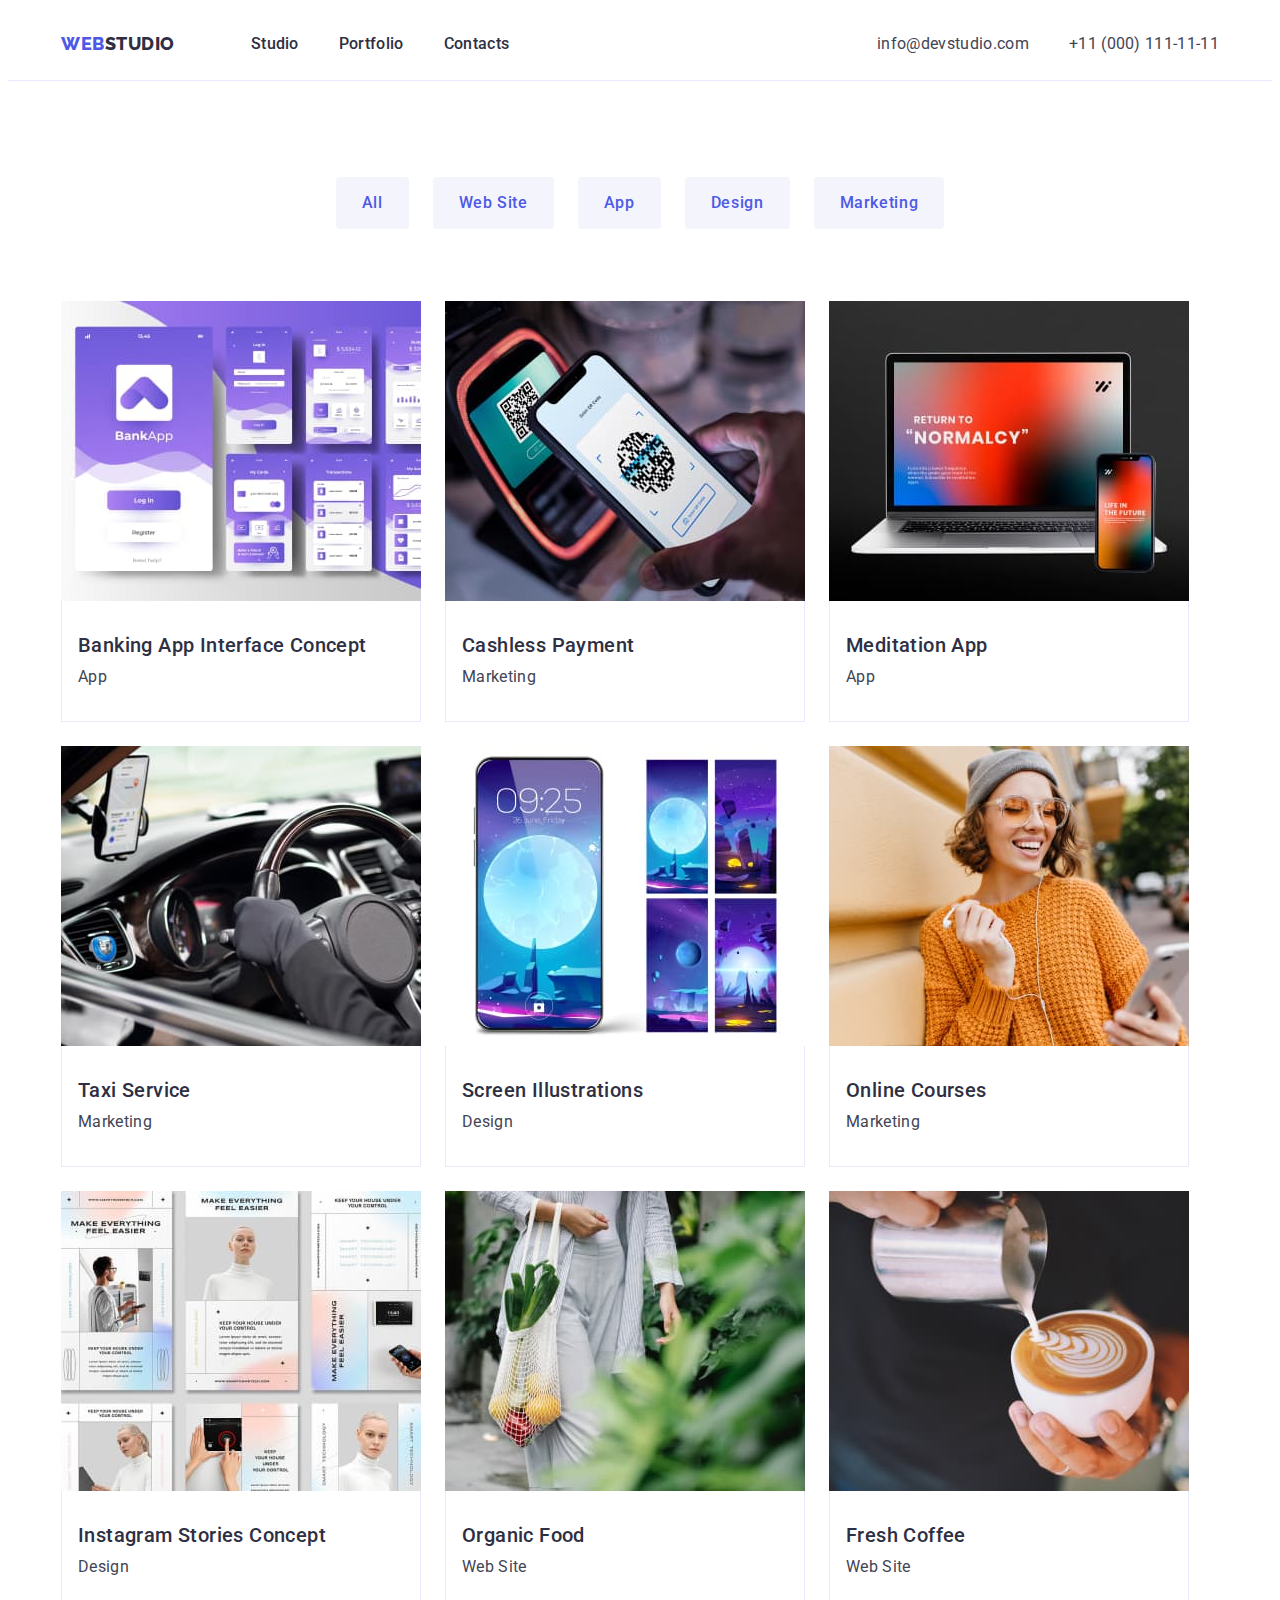
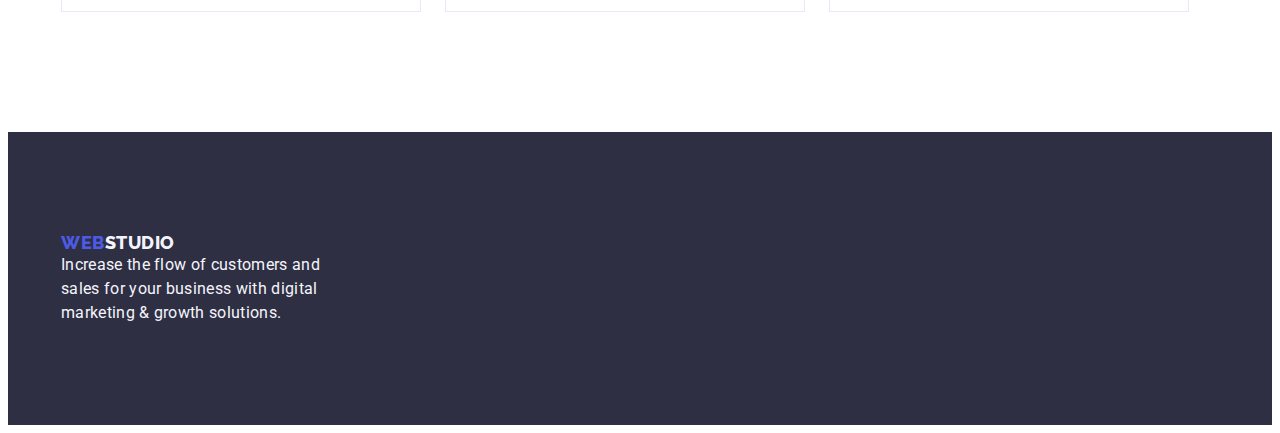
==== commit 512160e6: "homework3" ====
--- a/portfolio.html
+++ b/portfolio.html
@@ -36,7 +36,7 @@
     <main>
       <section class="portfolio">
         <div class="container">
-        <h1 hidden>Portfolio</h1>
+        <h1 class="portfolio-first-title">Portfolio</h1>
         <ul class="portfolio-list-btn list">
           <li class="portfolio-item-btn"><button class="portfolio-btn" type="button">All</button></li>
           <li class="portfolio-item-btn"><button class="portfolio-btn" type="button">Web Site</button></li>
--- a/css/styles.css
+++ b/css/styles.css
@@ -9,7 +9,6 @@
 }
 
 
-
 body {
     font-family: "Roboto", sans-serif;
     color: #434455;
@@ -19,12 +18,15 @@
 h1, h2, h3, h4, h5, h6 {
     margin: 0;
 }
-
-ul{
+ p {
+    margin: 0;
+ }
+
+ul {
     margin: 0;
     padding-left: 0;
 }
-img{
+img {
     display: block;
 }
 
@@ -36,13 +38,11 @@
     list-style: none ;
 }
 
-.container{
+.container {
     width: 1158px;
     padding-right: 15px;
     padding-left: 15px;
-    margin: 0 auto;
-
-
+    margin: 0px auto;
 }
 
 
@@ -50,7 +50,7 @@
 .header {
     padding-top: 24px;
     padding-bottom: 24px;
-    border-bottom: 1px solid #E7E9FC    ;
+    border-bottom: 1px solid #E7E9FC;
 }
 
 .header-container{
@@ -69,8 +69,9 @@
     line-height: 1.17;
     letter-spacing: 0.03em;
     text-transform: uppercase;
-      color: #4d5ae5;
-      margin-right: 76px;
+    color: #4d5ae5;
+    
+    margin-right: 76px;
 }
 
 .header-logo-count {
@@ -83,6 +84,7 @@
 
 .header-item {
 }
+
 .header-link {
 font-weight: 500;
 font-size: 16px;
@@ -93,13 +95,16 @@
 .header-link:hover {
 color: #404bbf;
 }
+
 .header-link:focus{
     color: #404bbf;   
 }
+
 .header-address {
 font-style: normal;
 margin-left: auto;
 }
+
 .header-address-link {
 font-size: 16px;
 line-height: 1.5;
@@ -116,9 +121,7 @@
  background: #2E2F42;
  padding-top: 188px;
  padding-bottom: 188px;
-
-}
-
+}
 
 
 .hero-title {
@@ -133,7 +136,6 @@
 var(--main-title-color);
 margin: 0 auto;
 margin-bottom: 48px;
-
 }
 
 
@@ -152,6 +154,7 @@
 cursor: pointer;
 background-color: #4D5AE5;
 border-radius: 4px;
+border-color: transparent;
 margin: 0 auto;
 }
 
@@ -159,19 +162,24 @@
 .hero-btn:hover, .hero-btn:focus{
     background-color: #404BBF;
 }
+
 /**------------------principles--------------------*/
 .principles {
     padding-top: 120px;
     padding-bottom: 120px;
 }
+
 .principles-top-title {
 }
+
 .principles-list {
     display: flex;
     gap: 24px;
 }
+
 .principles-item {
 }
+
 .principles-title {
 font-weight: 500;
 font-size: 20px;
@@ -180,6 +188,7 @@
 color: var(--second-title-color);
 margin-bottom: 8px;
 }
+
 .principles-text {
 max-width: 264px;
 
@@ -191,9 +200,9 @@
 
 /**------------------products--------------------*/
 .products {
-    padding-top: 120px;
-    padding-bottom: 120px;
-}
+       padding-bottom: 120px;
+}
+
 .products-title {
 font-size: 36px;
 line-height: 1.11;
@@ -207,6 +216,7 @@
     display: flex;
     gap: 24px;
 }
+
 .products-item {
 }
 
@@ -216,6 +226,7 @@
     padding-top: 120px;
     padding-bottom: 120px;
 }
+
 .team-title {
 font-size: 36px;
 line-height: 1.11;
@@ -226,13 +237,18 @@
 text-transform: capitalize;
 margin-bottom: 72px;
 }
+
 .team-list {
     display: flex;
     gap: 24px;
 }
+
 .team-item {
 background-color: #FFFFFF;
-}
+padding-bottom: 32px;
+border-radius: 0px 0px 4px 4px;
+}
+
 .team-item-title {
 font-weight: 500;
 font-size: 20px;
@@ -240,17 +256,18 @@
 text-align: center;
 letter-spacing: 0.02em;
 color: var(--second-title-color);
-padding-top: 32px;
+margin-top: 32px;
 margin-bottom: 8px;
 }
+
 .team-item-text {
 font-size: 16px;
 line-height: 1.5;
 text-align: center;
 letter-spacing: 0.02em;
 color: var(--main-text-color);
-margin-top: 0;
-padding-bottom: 32px;
+margin: 0 auto;
+
 }
 /**--------------footer------------------------*/
 .footer {
@@ -267,7 +284,6 @@
 letter-spacing: 0.03em;    
 color: #4d5ae5;
 text-transform: uppercase; 
-padding-top: 100px; 
 margin-bottom: 16px;
 }
 .footer-logo-count {
@@ -282,11 +298,16 @@
 color: #F4F4FD;
 margin-bottom: 0;
 }
+
 /**--------------portfolio------------------------*/
 .portfolio {
     padding-top: 96px;
     padding-bottom: 120px;
 }
+
+.portfolio-first-title{
+    display: none;
+}
 .portfolio-list-btn {
     margin-bottom: 72px;
     display: flex;
@@ -294,7 +315,6 @@
     justify-content: center;
 }
 .portfolio-item-btn {
-
 }
 
 .portfolio-btn {
@@ -310,15 +330,20 @@
 background-color:var(--background-color-btn);
 padding: 12px 24px;
 border-radius: 4px;
-}
+border-color: transparent;
+}
+
 .portfolio-btn:is(:hover, :focus){
     color: #FFFFFF;
-    background-color: #404BBF;
-    
-}
+    background-color: #404BBF;   
+}
+
 .border{
     border: 1px solid #E7E9FC;
     border-top: none;
+    padding-top: 32px;
+    padding-bottom: 32px;
+    padding-left: 16px;
 }
 
 
@@ -326,13 +351,13 @@
     display: flex;
     flex-wrap: wrap;
     gap: 24px;
- 
 }
 
 .portfolio-link {
 text-decoration: none;
 }
 
+
 .portfolio-item {
 
 }
@@ -342,20 +367,18 @@
 line-height: 1.2;
 letter-spacing: 0.02em;
 color: var(--second-title-color);
-padding-top: 32px;
-padding-left: 16px;
 margin-bottom: 8px;
 }
+
 .portfolio-text {
 font-size: 16px;
 line-height: 1.5;
 letter-spacing: 0.02em;
 color:var(--main-text-color);
-margin-top: 0px;
-margin-bottom: 0px;
-padding-left: 16px;
+margin: 0 auto;
 }
 .images-description {
     border: 1px solid #E7E9FC    ;
     border-top: none;
 }
+
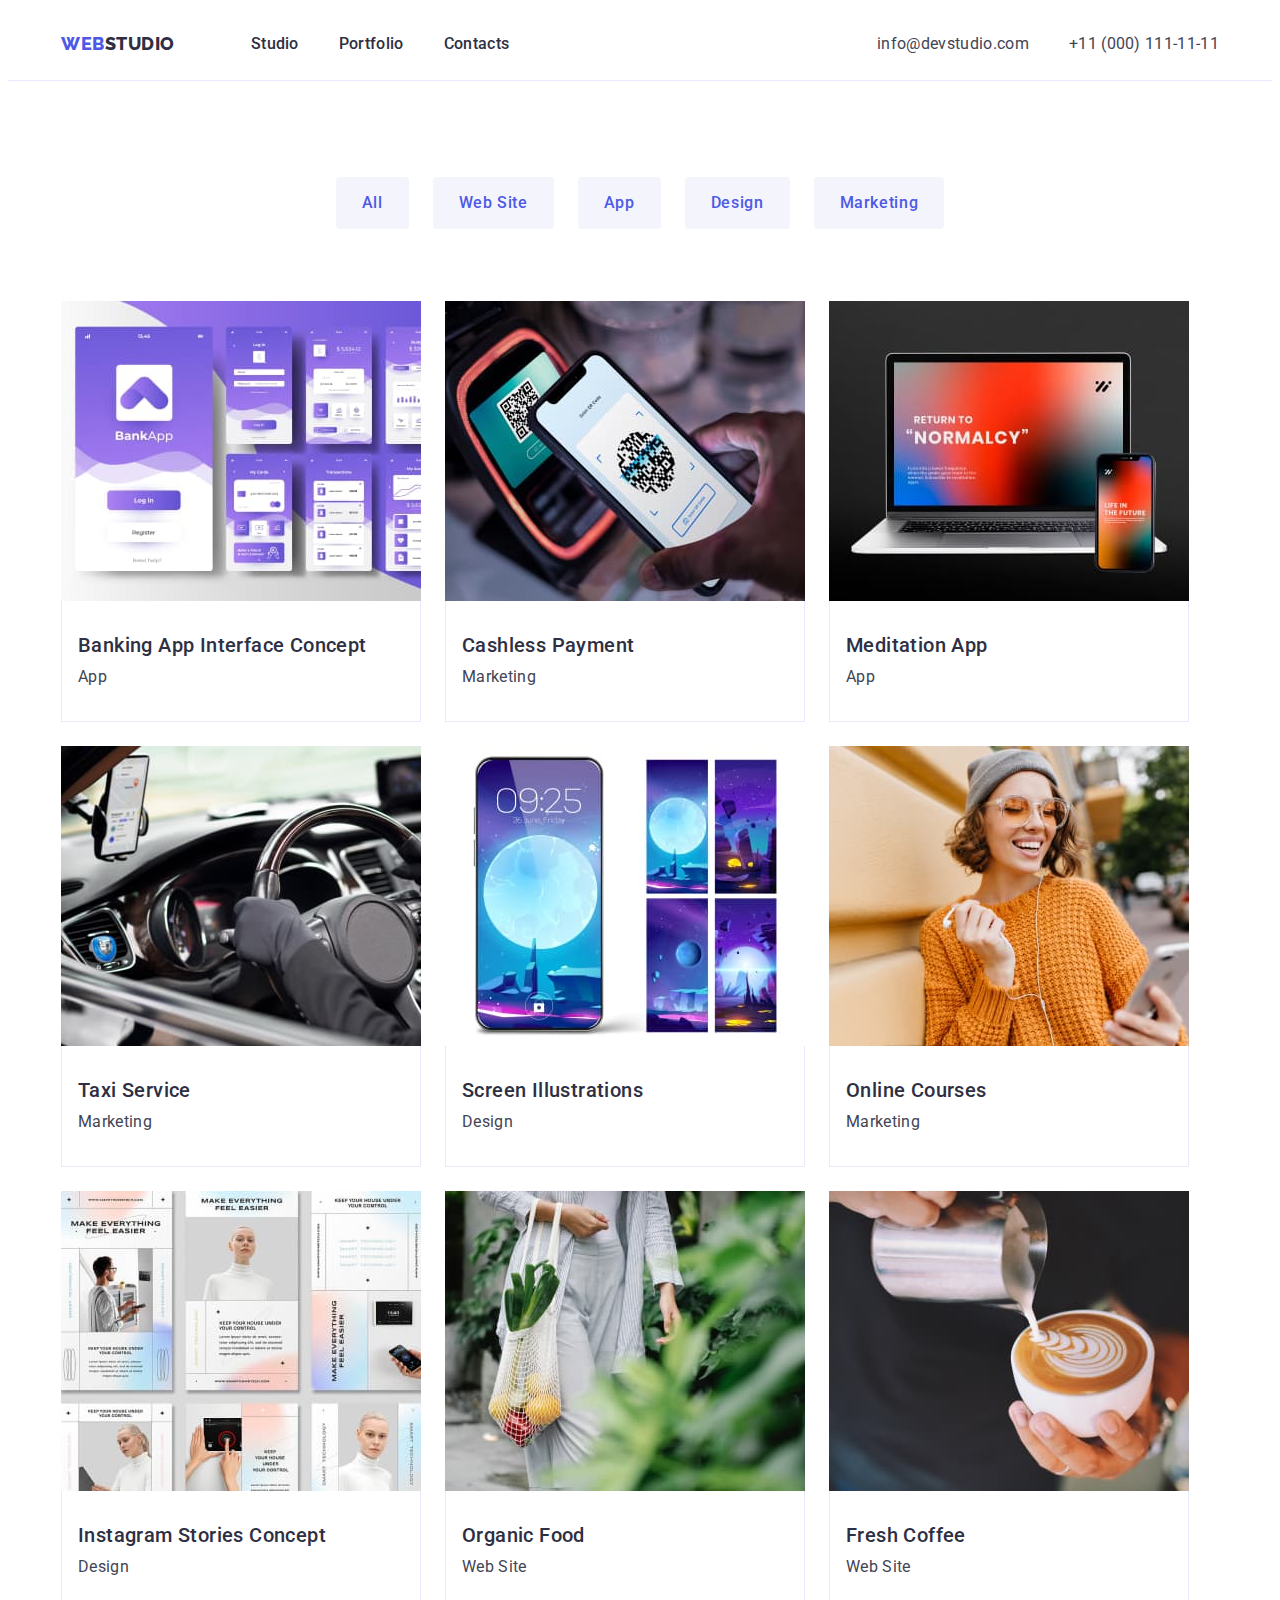
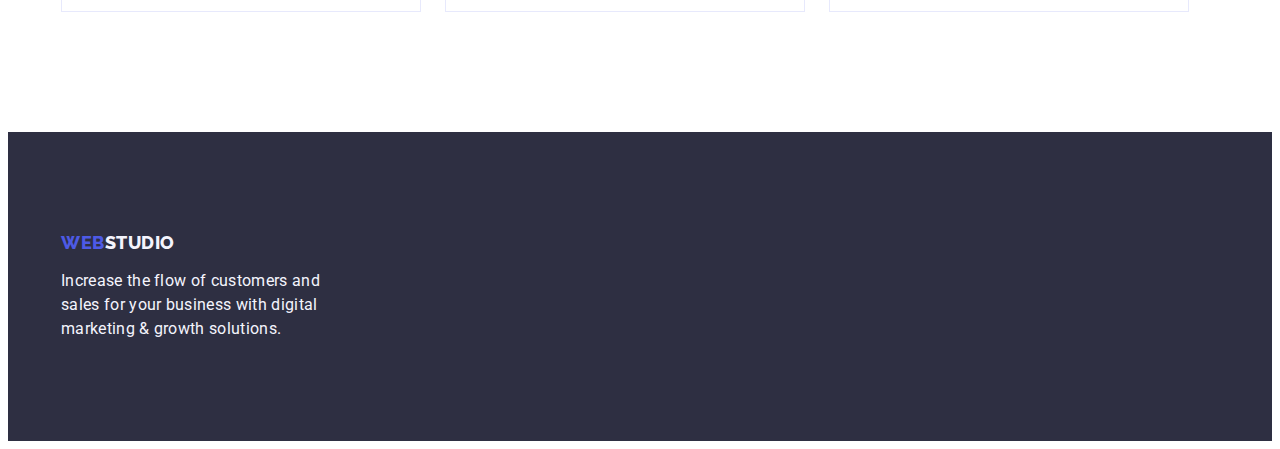
==== commit 38b536e5: "homework2" ====
--- a/portfolio.html
+++ b/portfolio.html
@@ -36,7 +36,7 @@
     <main>
       <section class="portfolio">
         <div class="container">
-        <h1 class="portfolio-first-title">Portfolio</h1>
+        <h1 class="visually-hidden">Portfolio</h1>
         <ul class="portfolio-list-btn list">
           <li class="portfolio-item-btn"><button class="portfolio-btn" type="button">All</button></li>
           <li class="portfolio-item-btn"><button class="portfolio-btn" type="button">Web Site</button></li>
--- a/css/styles.css
+++ b/css/styles.css
@@ -280,11 +280,10 @@
 font-weight: 800;
 font-size: 18px;
 line-height: 1.17;
-align-items: center;
 letter-spacing: 0.03em;    
 color: #4d5ae5;
 text-transform: uppercase; 
-margin-bottom: 16px;
+
 }
 .footer-logo-count {
 color: #f4f4fd;
@@ -297,6 +296,7 @@
 letter-spacing: 0.02em;
 color: #F4F4FD;
 margin-bottom: 0;
+margin-top: 16px;
 }
 
 /**--------------portfolio------------------------*/
@@ -305,9 +305,20 @@
     padding-bottom: 120px;
 }
 
-.portfolio-first-title{
-    display: none;
-}
+
+    .visually-hidden {
+        position: absolute;
+        width: 1px;
+        height: 1px;
+        margin: -1px;
+        border: 0;
+        padding: 0;
+        white-space: nowrap;
+        clip-path: inset(100%);
+        clip: rect(0 0 0 0);
+        overflow: hidden;
+      }
+
 .portfolio-list-btn {
     margin-bottom: 72px;
     display: flex;
@@ -344,6 +355,7 @@
     padding-top: 32px;
     padding-bottom: 32px;
     padding-left: 16px;
+    padding-right: 16px;
 }
 
 
